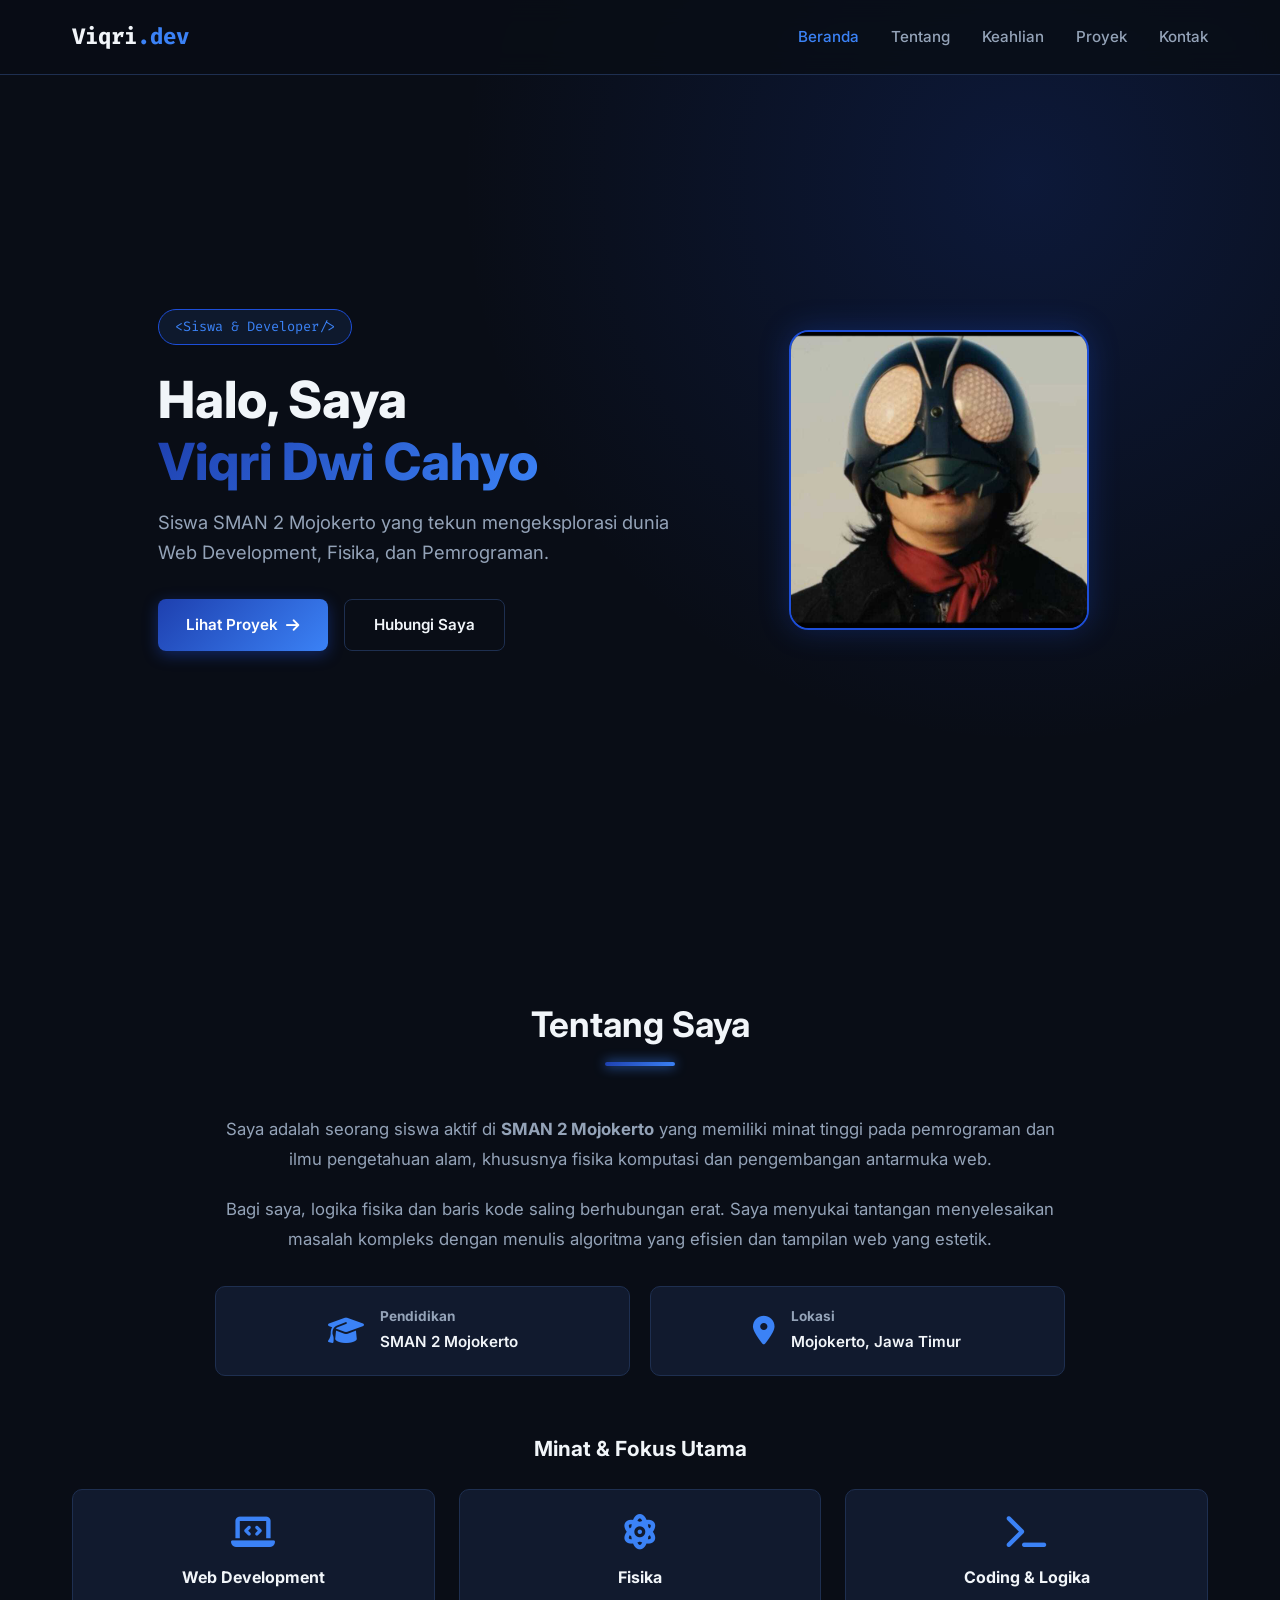
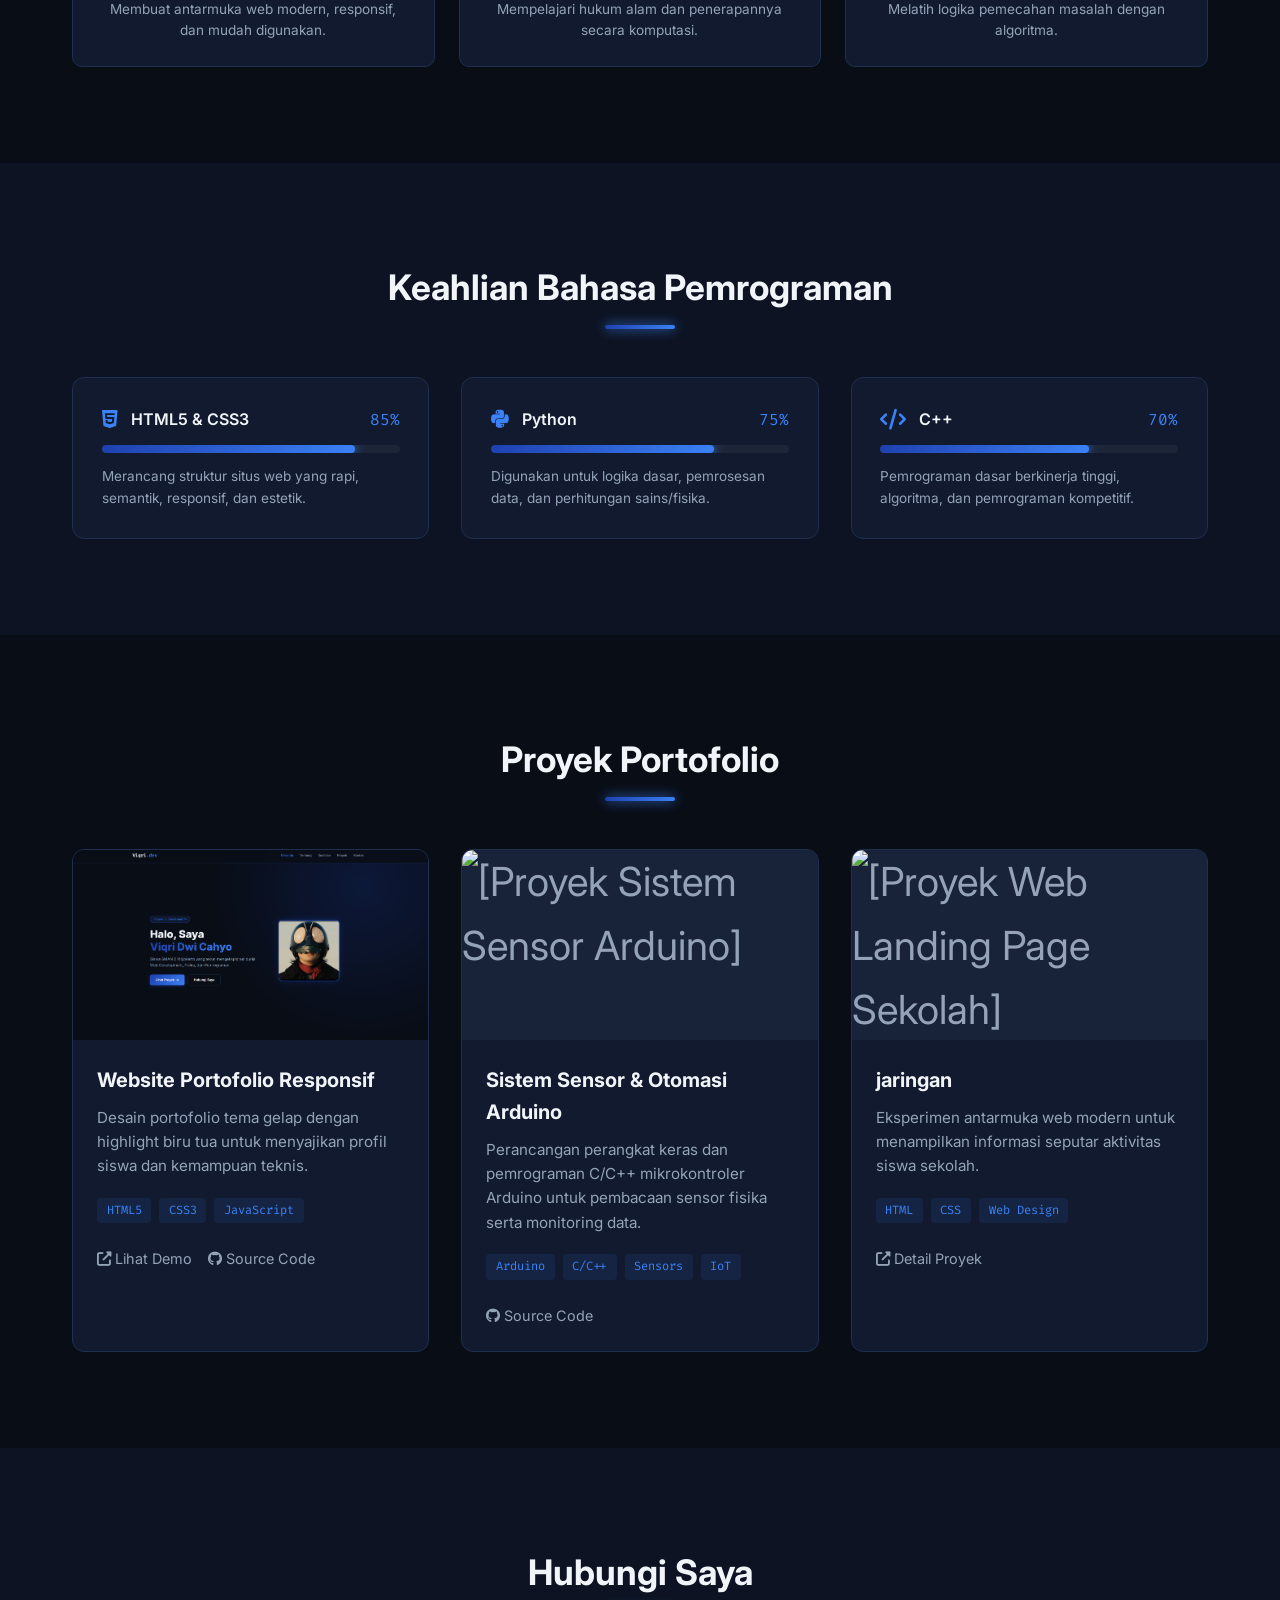
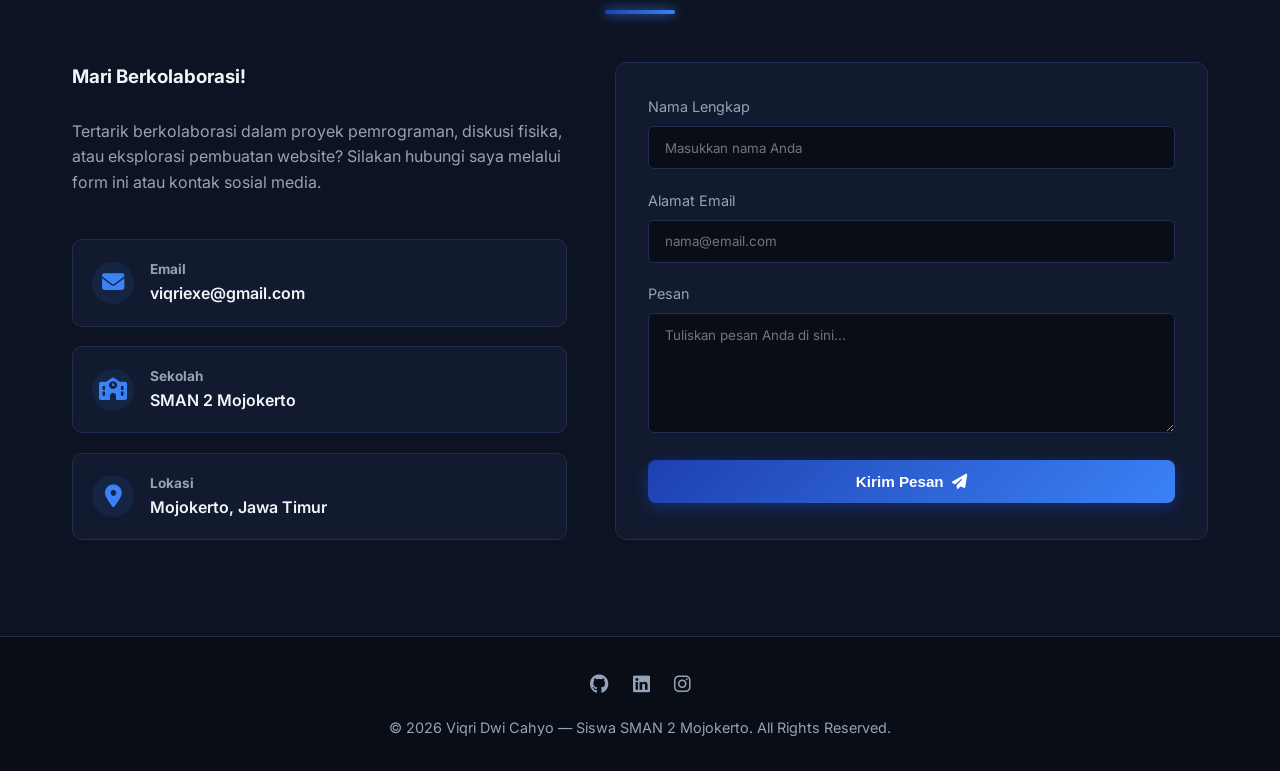
==== index.html @ b80f606e "index" ====
<!DOCTYPE html>
<html lang="id">
<head>
    <meta charset="UTF-8">
    <meta name="viewport" content="width=device-width, initial-scale=1.0">
    <title>Portofolio - Viqri Dwi Cahyo</title>
    <!-- Google Fonts: Inter & Fira Code -->
    <link rel="preconnect" href="https://fonts.googleapis.com">
    <link rel="preconnect" href="https://fonts.gstatic.com" crossorigin>
    <link href="https://fonts.googleapis.com/css2?family=Fira+Code:wght@400;600&family=Inter:wght@300;400;600;700;800&display=swap" rel="stylesheet">
    <!-- FontAwesome Icons -->
    <link rel="stylesheet" href="https://cdnjs.cloudflare.com/ajax/libs/font-awesome/6.4.0/css/all.min.css">

   <link rel="stylesheet" href="assets/css/style.css">
</head>
<body>

    <!-- ==========================================
         1. MENU NAVIGASI (NAVBAR)
         ========================================== -->
    <nav class="navbar">
        <div class="container nav-container">
            <a href="#" class="logo">Viqri<span>.dev</span></a>
            <div class="hamburger" id="hamburger">
                <i class="fas fa-bars"></i>
            </div>
            <ul class="nav-links" id="nav-links">
                <li><a href="#hero" class="active">Beranda</a></li>
                <li><a href="#about">Tentang</a></li>
                <li><a href="#skills">Keahlian</a></li>
                <li><a href="#projects">Proyek</a></li>
                <li><a href="#contact">Kontak</a></li>
            </ul>
        </div>
    </nav>

    <!-- ==========================================
         2. HERO SECTION
         ========================================== -->
    <section id="hero" class="hero">
        <div class="container hero-grid">
            <div class="hero-text">
                <span class="badge">&lt;Siswa &amp; Developer/&gt;</span>
                <h1 class="hero-title">Halo, Saya <br><span class="highlight">Viqri Dwi Cahyo</span></h1>
                <p class="hero-subtitle">
                    Siswa SMAN 2 Mojokerto yang tekun mengeksplorasi dunia Web Development, Fisika, dan Pemrograman.
                </p>
                <div class="cta-buttons">
                    <a href="#projects" class="btn btn-primary">
                        Lihat Proyek <i class="fas fa-arrow-right"></i>
                    </a>
                    <a href="#contact" class="btn btn-outline">
                        Hubungi Saya
                    </a>
                </div>
            </div>

            <!-- FOTO PROFIL DUMMY HERO -->
            <div class="hero-image-wrapper">
                <div class="profile-img-box">
                    <img src="assets/img/fotoprofil.jpg" alt="[Foto Profil Dummy Viqri Dwi Cahyo]">
                </div>
            </div>
        </div>
    </section>

    <!-- ==========================================
         3. TENTANG SAYA (ABOUT ME)
         ========================================== -->
    <section id="about" class="about">
        <div class="container">
            <h2 class="section-title">Tentang Saya</h2>
            <div class="about-content">
                <div class="about-text">
                    <p>
                        Saya adalah seorang siswa aktif di <strong>SMAN 2 Mojokerto</strong> yang memiliki minat tinggi pada pemrograman dan ilmu pengetahuan alam, khususnya fisika komputasi dan pengembangan antarmuka web.
                    </p>
                    <p>
                        Bagi saya, logika fisika dan baris kode saling berhubungan erat. Saya menyukai tantangan menyelesaikan masalah kompleks dengan menulis algoritma yang efisien dan tampilan web yang estetik.
                    </p>
                    
                    <div class="info-cards">
                        <div class="info-card">
                            <i class="fas fa-graduation-cap"></i>
                            <div>
                                <h4>Pendidikan</h4>
                                <p>SMAN 2 Mojokerto</p>
                            </div>
                        </div>
                        <div class="info-card">
                            <i class="fas fa-location-dot"></i>
                            <div>
                                <h4>Lokasi</h4>
                                <p>Mojokerto, Jawa Timur</p>
                            </div>
                        </div>
                    </div>
                </div>
            </div>

            <!-- Kartu Minat Utama -->
            <div class="interests-container">
                <h3 class="interests-title" style="text-align: center;">Minat &amp; Fokus Utama</h3>
                <div class="interests-grid">
                    <div class="interest-item">
                        <i class="fas fa-laptop-code"></i>
                        <h4>Web Development</h4>
                        <p style="font-size: 0.85rem; color: var(--text-secondary); margin-top: 0.5rem;">Membuat antarmuka web modern, responsif, dan mudah digunakan.</p>
                    </div>
                    <div class="interest-item">
                        <i class="fas fa-atom"></i>
                        <h4>Fisika</h4>
                        <p style="font-size: 0.85rem; color: var(--text-secondary); margin-top: 0.5rem;">Mempelajari hukum alam dan penerapannya secara komputasi.</p>
                    </div>
                    <div class="interest-item">
                        <i class="fas fa-terminal"></i>
                        <h4>Coding &amp; Logika</h4>
                        <p style="font-size: 0.85rem; color: var(--text-secondary); margin-top: 0.5rem;">Melatih logika pemecahan masalah dengan algoritma.</p>
                    </div>
                </div>
            </div>
        </div>
    </section>

    <!-- ==========================================
         4. KEAHLIAN (SKILLS)
         ========================================== -->
    <section id="skills" class="skills">
        <div class="container">
            <h2 class="section-title">Keahlian Bahasa Pemrograman</h2>
            <div class="skills-grid">
                
                <!-- Skill 1: HTML -->
                <div class="skill-box">
                    <div class="skill-header">
                        <div class="skill-name">
                            <i class="fab fa-html5"></i> HTML5 &amp; CSS3
                        </div>
                        <span style="color: var(--accent-blue-glow); font-family: 'Fira Code';">85%</span>
                    </div>
                    <div class="skill-bar">
                        <div class="skill-progress" style="width: 85%;"></div>
                    </div>
                    <p style="font-size: 0.85rem; color: var(--text-secondary); margin-top: 0.8rem;">
                        Merancang struktur situs web yang rapi, semantik, responsif, dan estetik.
                    </p>
                </div>

                <!-- Skill 2: Python -->
                <div class="skill-box">
                    <div class="skill-header">
                        <div class="skill-name">
                            <i class="fab fa-python"></i> Python
                        </div>
                        <span style="color: var(--accent-blue-glow); font-family: 'Fira Code';">75%</span>
                    </div>
                    <div class="skill-bar">
                        <div class="skill-progress" style="width: 75%;"></div>
                    </div>
                    <p style="font-size: 0.85rem; color: var(--text-secondary); margin-top: 0.8rem;">
                        Digunakan untuk logika dasar, pemrosesan data, dan perhitungan sains/fisika.
                    </p>
                </div>

                <!-- Skill 3: C++ -->
                <div class="skill-box">
                    <div class="skill-header">
                        <div class="skill-name">
                            <i class="fas fa-code"></i> C++
                        </div>
                        <span style="color: var(--accent-blue-glow); font-family: 'Fira Code';">70%</span>
                    </div>
                    <div class="skill-bar">
                        <div class="skill-progress" style="width: 70%;"></div>
                    </div>
                    <p style="font-size: 0.85rem; color: var(--text-secondary); margin-top: 0.8rem;">
                        Pemrograman dasar berkinerja tinggi, algoritma, dan pemrograman kompetitif.
                    </p>
                </div>

            </div>
        </div>
    </section>

    <!-- ==========================================
         5. PROYEK (PROJECTS)
         ========================================== -->
    <section id="projects" class="projects">
        <div class="container">
            <h2 class="section-title">Proyek Portofolio</h2>
            <div class="projects-grid">
                
                <!-- Proyek 1 -->
                <div class="project-card">
                    <div class="project-img">
                        <img src="assets/img/projek1.png" alt="[Proyek Website Portofolio Viqri]">
                    </div>
                    <div class="project-body">
                        <h3 class="project-title">Website Portofolio Responsif</h3>
                        <p class="project-desc">
                            Desain portofolio tema gelap dengan highlight biru tua untuk menyajikan profil siswa dan kemampuan teknis.
                        </p>
                        <div class="project-tags">
                            <span class="tag">HTML5</span>
                            <span class="tag">CSS3</span>
                            <span class="tag">JavaScript</span>
                        </div>
                        <div class="project-links">
                            <a href="#"><i class="fas fa-external-link-alt"></i> Lihat Demo</a>
                            <a href="#"><i class="fab fa-github"></i> Source Code</a>
                        </div>
                    </div>
                </div>

                <!-- Proyek 2 -->
                 <div class="project-card">
                    <div class="project-img">
                        <img src="#" alt="[Proyek Sistem Sensor Arduino]">
                    </div>
                    <div class="project-body">
                        <h3 class="project-title">Sistem Sensor &amp; Otomasi Arduino</h3>
                        <p class="project-desc">
                            Perancangan perangkat keras dan pemrograman C/C++ mikrokontroler Arduino untuk pembacaan sensor fisika serta monitoring data.
                        </p>
                        <div class="project-tags">
                            <span class="tag">Arduino</span>
                            <span class="tag">C/C++</span>
                            <span class="tag">Sensors</span>
                            <span class="tag">IoT</span>
                        </div>
                        <div class="project-links">
                            <a href="#"><i class="fab fa-github"></i> Source Code</a>
                        </div>
                    </div>
                </div>

                <!-- Proyek 3 -->
                <div class="project-card">
                    <div class="project-img">
                        <img src="projek3.png" alt="[Proyek Web Landing Page Sekolah]">
                    </div>
                    <div class="project-body">
                        <h3 class="project-title">jaringan</h3>
                        <p class="project-desc">
                            Eksperimen antarmuka web modern untuk menampilkan informasi seputar aktivitas siswa sekolah.
                        </p>
                        <div class="project-tags">
                            <span class="tag">HTML</span>
                            <span class="tag">CSS</span>
                            <span class="tag">Web Design</span>
                        </div>
                        <div class="project-links">
                            <a href="#"><i class="fas fa-external-link-alt"></i> Detail Proyek</a>
                        </div>
                    </div>
                </div>

            </div>
        </div>
    </section>

    <!-- ==========================================
         6. KONTAK (CONTACT)
         ========================================== -->
    <section id="contact" class="contact">
        <div class="container">
            <h2 class="section-title">Hubungi Saya</h2>
            <div class="contact-wrapper">
                
                <!-- Informasi Kontak -->
                <div class="contact-info">
                    <h3 style="margin-bottom: 0.5rem;">Mari Berkolaborasi!</h3>
                    <p style="color: var(--text-secondary); margin-bottom: 1.5rem;">
                        Tertarik berkolaborasi dalam proyek pemrograman, diskusi fisika, atau eksplorasi pembuatan website? Silakan hubungi saya melalui form ini atau kontak sosial media.
                    </p>
                    
                    <div class="contact-detail">
                        <i class="fas fa-envelope"></i>
                        <div>
                            <h4>Email</h4>
                            <p>viqriexe@gmail.com</p>
                        </div>
                    </div>

                    <div class="contact-detail">
                        <i class="fas fa-school"></i>
                        <div>
                            <h4>Sekolah</h4>
                            <p>SMAN 2 Mojokerto</p>
                        </div>
                    </div>

                    <div class="contact-detail">
                        <i class="fas fa-location-dot"></i>
                        <div>
                            <h4>Lokasi</h4>
                            <p>Mojokerto, Jawa Timur</p>
                        </div>
                    </div>
                </div>

                <!-- Formulir Pesan -->
                <form class="contact-form" onsubmit="event.preventDefault(); alert('Pesan Anda berhasil dikirim!');">
                    <div class="form-group">
                        <label for="name">Nama Lengkap</label>
                        <input type="text" id="name" class="form-control" placeholder="Masukkan nama Anda" required>
                    </div>

                    <div class="form-group">
                        <label for="email">Alamat Email</label>
                        <input type="email" id="email" class="form-control" placeholder="nama@email.com" required>
                    </div>

                    <div class="form-group">
                        <label for="message">Pesan</label>
                        <textarea id="message" class="form-control" placeholder="Tuliskan pesan Anda di sini..." required></textarea>
                    </div>

                    <button type="submit" class="btn btn-primary" style="width: 100%; justify-content: center;">
                        Kirim Pesan <i class="fas fa-paper-plane"></i>
                    </button>
                </form>

            </div>
        </div>
    </section>

    <!-- ==========================================
         7. FOOTER
         ========================================== -->
    <footer>
        <div class="container">
            <div class="social-links">
                <a href="https://github.com/viqrigaming1927-sketch" title="GitHub"><i class="fab fa-github"></i></a>
                <a href="#" title="LinkedIn"><i class="fab fa-linkedin"></i></a>
                <a href="https://www.instagram.com/viqri_bro?igsh=MWtpMW82NXkzYTNqYg==" title="Instagram"><i class="fab fa-instagram"></i></a>
            </div>
            <p>&copy; 2026 Viqri Dwi Cahyo — Siswa SMAN 2 Mojokerto. All Rights Reserved.</p>
        </div>
    </footer>

    <!-- JavaScript Sederhana Navigasi Mobile -->
    <script src="assets/js/i.js">
    </script>
</body>
</html>
---- assets/css/style.css ----
/* ==========================================================================
           1. VARIABEL WAKTU & TEMA GELAP (DARK MODE WITH DEEP BLUE HIGHLIGHT)
           ========================================================================== */
        :root {
            --bg-main: #090d16;          /* Background utama sangat gelap */
            --bg-card: #111a2e;          /* Background kartu / kontainer */
            --bg-card-hover: #182542;    /* Background kartu saat hover */
            --border-color: #1e2f50;     /* Warna border tipis */
            
            --text-primary: #f1f5f9;     /* Teks utama (putih terang) */
            --text-secondary: #94a3b8;   /* Teks sekunder (abu-abu terang) */
            
            --accent-dark-blue: #1d4ed8; /* Biru tua utama */
            --accent-blue-glow: #3b82f6; /* Highlight biru terang glowing */
            --accent-gradient: linear-gradient(135deg, #1e40af 0%, #3b82f6 100%);
        }

        /* Reset & Dasar Style */
        * {
            margin: 0;
            padding: 0;
            box-sizing: border-box;
        }

        html {
            scroll-behavior: smooth;
        }

        body {
            font-family: 'Inter', sans-serif;
            background-color: var(--bg-main);
            color: var(--text-primary);
            line-height: 1.6;
            overflow-x: hidden;
        }

        a {
            text-decoration: none;
            color: inherit;
            transition: all 0.3s ease;
        }

        ul {
            list-style: none;
        }

        .container {
            max-width: 1200px;
            margin: 0 auto;
            padding: 0 2rem;
        }

        .section-title {
            font-size: 2.2rem;
            font-weight: 700;
            text-align: center;
            margin-bottom: 3rem;
            position: relative;
            color: var(--text-primary);
        }

        .section-title::after {
            content: '';
            display: block;
            width: 70px;
            height: 4px;
            background: var(--accent-gradient);
            margin: 0.6rem auto 0;
            border-radius: 2px;
            box-shadow: 0 0 12px var(--accent-blue-glow);
        }

        /* ==========================================================================
           2. MENU NAVIGASI (NAVBAR)
           ========================================================================== */
        .navbar {
            position: fixed;
            top: 0;
            left: 0;
            width: 100%;
            background-color: rgba(9, 13, 22, 0.85);
            backdrop-filter: blur(12px);
            border-bottom: 1px solid var(--border-color);
            z-index: 1000;
            padding: 1.2rem 0;
            transition: all 0.3s ease;
        }

        .nav-container {
            display: flex;
            justify-content: space-between;
            align-items: center;
        }

        .logo {
            font-size: 1.4rem;
            font-weight: 800;
            color: var(--text-primary);
            font-family: 'Fira Code', monospace;
        }

        .logo span {
            color: var(--accent-blue-glow);
        }

        .nav-links {
            display: flex;
            gap: 2rem;
        }

        .nav-links a {
            font-size: 0.95rem;
            font-weight: 500;
            color: var(--text-secondary);
        }

        .nav-links a:hover,
        .nav-links a.active {
            color: var(--accent-blue-glow);
        }

        .hamburger {
            display: none;
            cursor: pointer;
            font-size: 1.5rem;
            color: var(--text-primary);
        }

        /* ==========================================================================
           3. HERO SECTION (DENGAN FOTO PROFIL DUMMY)
           ========================================================================== */
        .hero {
            min-height: 100vh;
            display: flex;
            align-items: center;
            padding-top: 100px;
            padding-bottom: 40px;
            background: radial-gradient(circle at 80% 20%, rgba(29, 78, 216, 0.18) 0%, transparent 45%);
        }

        .hero-grid {
            display: grid;
            grid-template-columns: 1.2fr 0.8fr;
            gap: 3rem;
            align-items: center;
        }

        .badge {
            display: inline-block;
            padding: 0.4rem 1rem;
            background: rgba(59, 130, 246, 0.1);
            border: 1px solid var(--accent-dark-blue);
            color: var(--accent-blue-glow);
            border-radius: 20px;
            font-size: 0.85rem;
            font-family: 'Fira Code', monospace;
            margin-bottom: 1.5rem;
        }

        .hero-title {
            font-size: 3.2rem;
            font-weight: 800;
            line-height: 1.2;
            margin-bottom: 1rem;
        }

        .hero-title .highlight {
            background: var(--accent-gradient);
            -webkit-background-clip: text;
            -webkit-text-fill-color: transparent;
        }

        .hero-subtitle {
            font-size: 1.15rem;
            color: var(--text-secondary);
            margin-bottom: 2rem;
            max-width: 550px;
        }

        .cta-buttons {
            display: flex;
            gap: 1rem;
        }

        .btn {
            padding: 0.8rem 1.8rem;
            border-radius: 8px;
            font-weight: 600;
            font-size: 0.95rem;
            cursor: pointer;
            transition: all 0.3s ease;
            display: inline-flex;
            align-items: center;
            gap: 0.5rem;
        }

        .btn-primary {
            background: var(--accent-gradient);
            color: white;
            box-shadow: 0 4px 15px rgba(29, 78, 216, 0.4);
            border: none;
        }

        .btn-primary:hover {
            transform: translateY(-2px);
            box-shadow: 0 6px 20px rgba(59, 130, 246, 0.6);
        }

        .btn-outline {
            background: transparent;
            color: var(--text-primary);
            border: 1px solid var(--border-color);
        }

        .btn-outline:hover {
            border-color: var(--accent-blue-glow);
            color: var(--accent-blue-glow);
            background: rgba(59, 130, 246, 0.05);
        }

        /* Foto Profil Dummy Hero */
        .hero-image-wrapper {
            position: relative;
            display: flex;
            justify-content: center;
            align-items: center;
        }

        .profile-img-box {
            width: 300px;
            height: 300px;
            border-radius: 20px;
            overflow: hidden;
            border: 2px solid var(--accent-dark-blue);
            box-shadow: 0 0 30px rgba(29, 78, 216, 0.3);
            position: relative;
            background: var(--bg-card);
            transition: all 0.3s ease;
        }

        .profile-img-box:hover {
            border-color: var(--accent-blue-glow);
            box-shadow: 0 0 40px rgba(59, 130, 246, 0.5);
            transform: translateY(-5px);
        }

        .profile-img-box img {
            width: 100%;
            height: 100%;
            object-fit: cover;
        }

        /* ==========================================================================
           4. TENTANG SAYA & MINAT (ABOUT ME)
           ========================================================================== */
        .about {
            padding: 6rem 0;
            background-color: var(--bg-main);
        }

        .about-content {
            max-width: 850px;
            margin: 0 auto;
            text-align: center;
        }

        .about-text p {
            color: var(--text-secondary);
            margin-bottom: 1.2rem;
            font-size: 1.05rem;
            line-height: 1.8;
        }

        .info-cards {
            display: grid;
            grid-template-columns: repeat(auto-fit, minmax(220px, 1fr));
            gap: 1.2rem;
            margin-top: 2rem;
        }

        .info-card {
            background: var(--bg-card);
            border: 1px solid var(--border-color);
            padding: 1.2rem;
            border-radius: 10px;
            display: flex;
            align-items: center;
            justify-content: center;
            gap: 1rem;
            text-align: left;
        }

        .info-card i {
            font-size: 1.8rem;
            color: var(--accent-blue-glow);
        }

        .info-card h4 {
            font-size: 0.85rem;
            color: var(--text-secondary);
        }

        .info-card p {
            font-size: 0.95rem;
            font-weight: 600;
            color: var(--text-primary);
            margin: 0;
        }

        /* Kartu Minat Utama */
        .interests-container {
            margin-top: 3.5rem;
        }

        .interests-title {
            font-size: 1.3rem;
            margin-bottom: 1.5rem;
            color: var(--text-primary);
        }

        .interests-grid {
            display: grid;
            grid-template-columns: repeat(3, 1fr);
            gap: 1.5rem;
        }

        .interest-item {
            background: var(--bg-card);
            border: 1px solid var(--border-color);
            padding: 1.5rem;
            border-radius: 10px;
            text-align: center;
            transition: all 0.3s ease;
        }

        .interest-item:hover {
            transform: translateY(-5px);
            border-color: var(--accent-dark-blue);
            box-shadow: 0 10px 20px rgba(29, 78, 216, 0.2);
        }

        .interest-item i {
            font-size: 2.2rem;
            color: var(--accent-blue-glow);
            margin-bottom: 1rem;
        }

        /* ==========================================================================
           5. KEAHLIAN (SKILLS)
           ========================================================================== */
        .skills {
            padding: 6rem 0;
            background: #0d1322;
        }

        .skills-grid {
            display: grid;
            grid-template-columns: repeat(auto-fit, minmax(280px, 1fr));
            gap: 2rem;
        }

        .skill-box {
            background: var(--bg-card);
            border: 1px solid var(--border-color);
            padding: 1.8rem;
            border-radius: 12px;
            transition: all 0.3s ease;
        }

        .skill-box:hover {
            border-color: var(--accent-dark-blue);
        }

        .skill-header {
            display: flex;
            justify-content: space-between;
            align-items: center;
            margin-bottom: 0.8rem;
        }

        .skill-name {
            font-weight: 600;
            display: flex;
            align-items: center;
            gap: 0.8rem;
        }

        .skill-name i {
            color: var(--accent-blue-glow);
            font-size: 1.3rem;
        }

        .skill-bar {
            width: 100%;
            height: 8px;
            background: rgba(255, 255, 255, 0.05);
            border-radius: 4px;
            overflow: hidden;
        }

        .skill-progress {
            height: 100%;
            background: var(--accent-gradient);
            border-radius: 4px;
            box-shadow: 0 0 10px var(--accent-blue-glow);
        }

        /* ==========================================================================
           6. PROYEK (PROJECTS)
           ========================================================================== */
        .projects {
            padding: 6rem 0;
            background-color: var(--bg-main);
        }

        .projects-grid {
            display: grid;
            grid-template-columns: repeat(auto-fit, minmax(320px, 1fr));
            gap: 2rem;
        }

        .project-card {
            background: var(--bg-card);
            border: 1px solid var(--border-color);
            border-radius: 12px;
            overflow: hidden;
            transition: all 0.3s ease;
        }

        .project-card:hover {
            transform: translateY(-8px);
            border-color: var(--accent-dark-blue);
            box-shadow: 0 12px 30px rgba(0, 0, 0, 0.6);
        }

        .project-img {
            width: 100%;
            height: 190px;
            background: #182238;
            display: flex;
            align-items: center;
            justify-content: center;
            color: var(--text-secondary);
            font-size: 2.5rem;
            position: relative;
            overflow: hidden;
        }

        .project-img img {
            width: 100%;
            height: 100%;
            object-fit: cover;
        }

        .project-body {
            padding: 1.5rem;
        }

        .project-title {
            font-size: 1.25rem;
            font-weight: 700;
            margin-bottom: 0.6rem;
        }

        .project-desc {
            color: var(--text-secondary);
            font-size: 0.95rem;
            margin-bottom: 1.2rem;
        }

        .project-tags {
            display: flex;
            gap: 0.5rem;
            flex-wrap: wrap;
            margin-bottom: 1.5rem;
        }

        .tag {
            font-size: 0.75rem;
            padding: 0.2rem 0.6rem;
            background: rgba(59, 130, 246, 0.1);
            color: var(--accent-blue-glow);
            border-radius: 4px;
            font-family: 'Fira Code', monospace;
        }

        .project-links {
            display: flex;
            gap: 1rem;
        }

        .project-links a {
            font-size: 0.9rem;
            color: var(--text-secondary);
        }

        .project-links a:hover {
            color: var(--accent-blue-glow);
        }

        /* ==========================================================================
           7. KONTAK (CONTACT)
           ========================================================================== */
        .contact {
            padding: 6rem 0;
            background: #0d1322;
        }

        .contact-wrapper {
            display: grid;
            grid-template-columns: 1fr 1.2fr;
            gap: 3rem;
        }

        .contact-info {
            display: flex;
            flex-direction: column;
            gap: 1.2rem;
        }

        .contact-detail {
            display: flex;
            align-items: center;
            gap: 1rem;
            background: var(--bg-card);
            padding: 1.2rem;
            border-radius: 10px;
            border: 1px solid var(--border-color);
        }

        .contact-detail i {
            font-size: 1.4rem;
            color: var(--accent-blue-glow);
            width: 42px;
            height: 42px;
            background: rgba(59, 130, 246, 0.1);
            border-radius: 50%;
            display: flex;
            align-items: center;
            justify-content: center;
        }

        .contact-detail h4 {
            font-size: 0.85rem;
            color: var(--text-secondary);
        }

        .contact-detail p {
            font-weight: 600;
        }

        /* Form Kontak */
        .contact-form {
            background: var(--bg-card);
            border: 1px solid var(--border-color);
            padding: 2rem;
            border-radius: 12px;
        }

        .form-group {
            margin-bottom: 1.2rem;
        }

        .form-group label {
            display: block;
            margin-bottom: 0.5rem;
            font-size: 0.9rem;
            color: var(--text-secondary);
        }

        .form-control {
            width: 100%;
            padding: 0.8rem 1rem;
            background: var(--bg-main);
            border: 1px solid var(--border-color);
            border-radius: 6px;
            color: var(--text-primary);
            font-family: inherit;
            transition: all 0.3s ease;
        }

        .form-control:focus {
            outline: none;
            border-color: var(--accent-blue-glow);
            box-shadow: 0 0 8px rgba(59, 130, 246, 0.3);
        }

        textarea.form-control {
            resize: vertical;
            min-height: 120px;
        }

        /* ==========================================================================
           8. FOOTER
           ========================================================================== */
        footer {
            background: var(--bg-main);
            border-top: 1px solid var(--border-color);
            padding: 2rem 0;
            text-align: center;
            color: var(--text-secondary);
            font-size: 0.9rem;
        }

        .social-links {
            display: flex;
            justify-content: center;
            gap: 1.5rem;
            margin-bottom: 1rem;
        }

        .social-links a {
            color: var(--text-secondary);
            font-size: 1.2rem;
        }

        .social-links a:hover {
            color: var(--accent-blue-glow);
            transform: translateY(-3px);
        }

        /* ==========================================================================
           MEDIA QUERIES (DESAIN RESPONSIF LAYAR HP/TABLET)
           ========================================================================== */
        @media (max-width: 992px) {
            .hero-grid, .contact-wrapper {
                grid-template-columns: 1fr;
            }

            .hero-text {
                text-align: center;
            }

            .hero-subtitle {
                margin: 0 auto 2rem;
            }

            .cta-buttons {
                justify-content: center;
            }

            .interests-grid {
                grid-template-columns: 1fr;
            }

            .hero-title {
                font-size: 2.5rem;
            }
        }

        @media (max-width: 768px) {
            .hamburger {
                display: block;
            }

            .nav-links {
                position: absolute;
                top: 100%;
                left: 0;
                width: 100%;
                background: var(--bg-card);
                border-bottom: 1px solid var(--border-color);
                flex-direction: column;
                padding: 1.5rem 2rem;
                gap: 1.2rem;
                display: none;
            }

            .nav-links.active {
                display: flex;
            }
        }
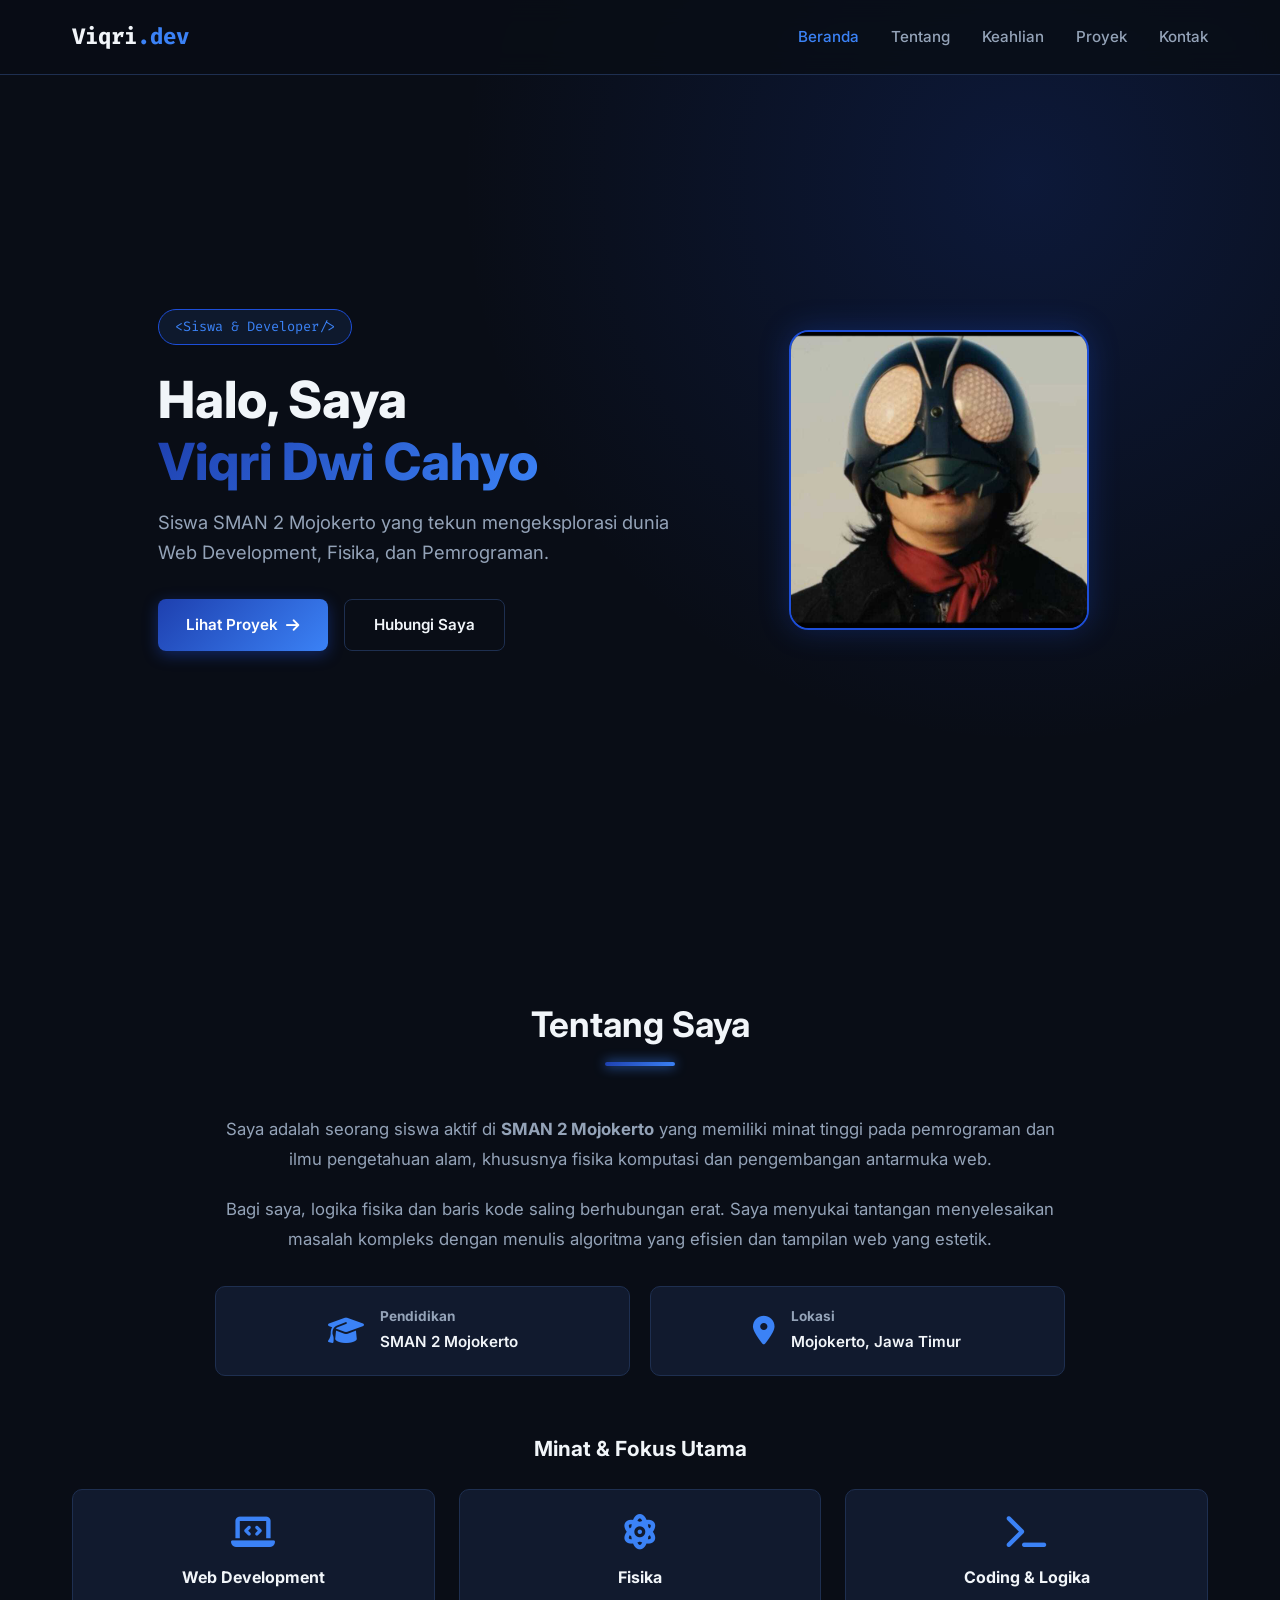
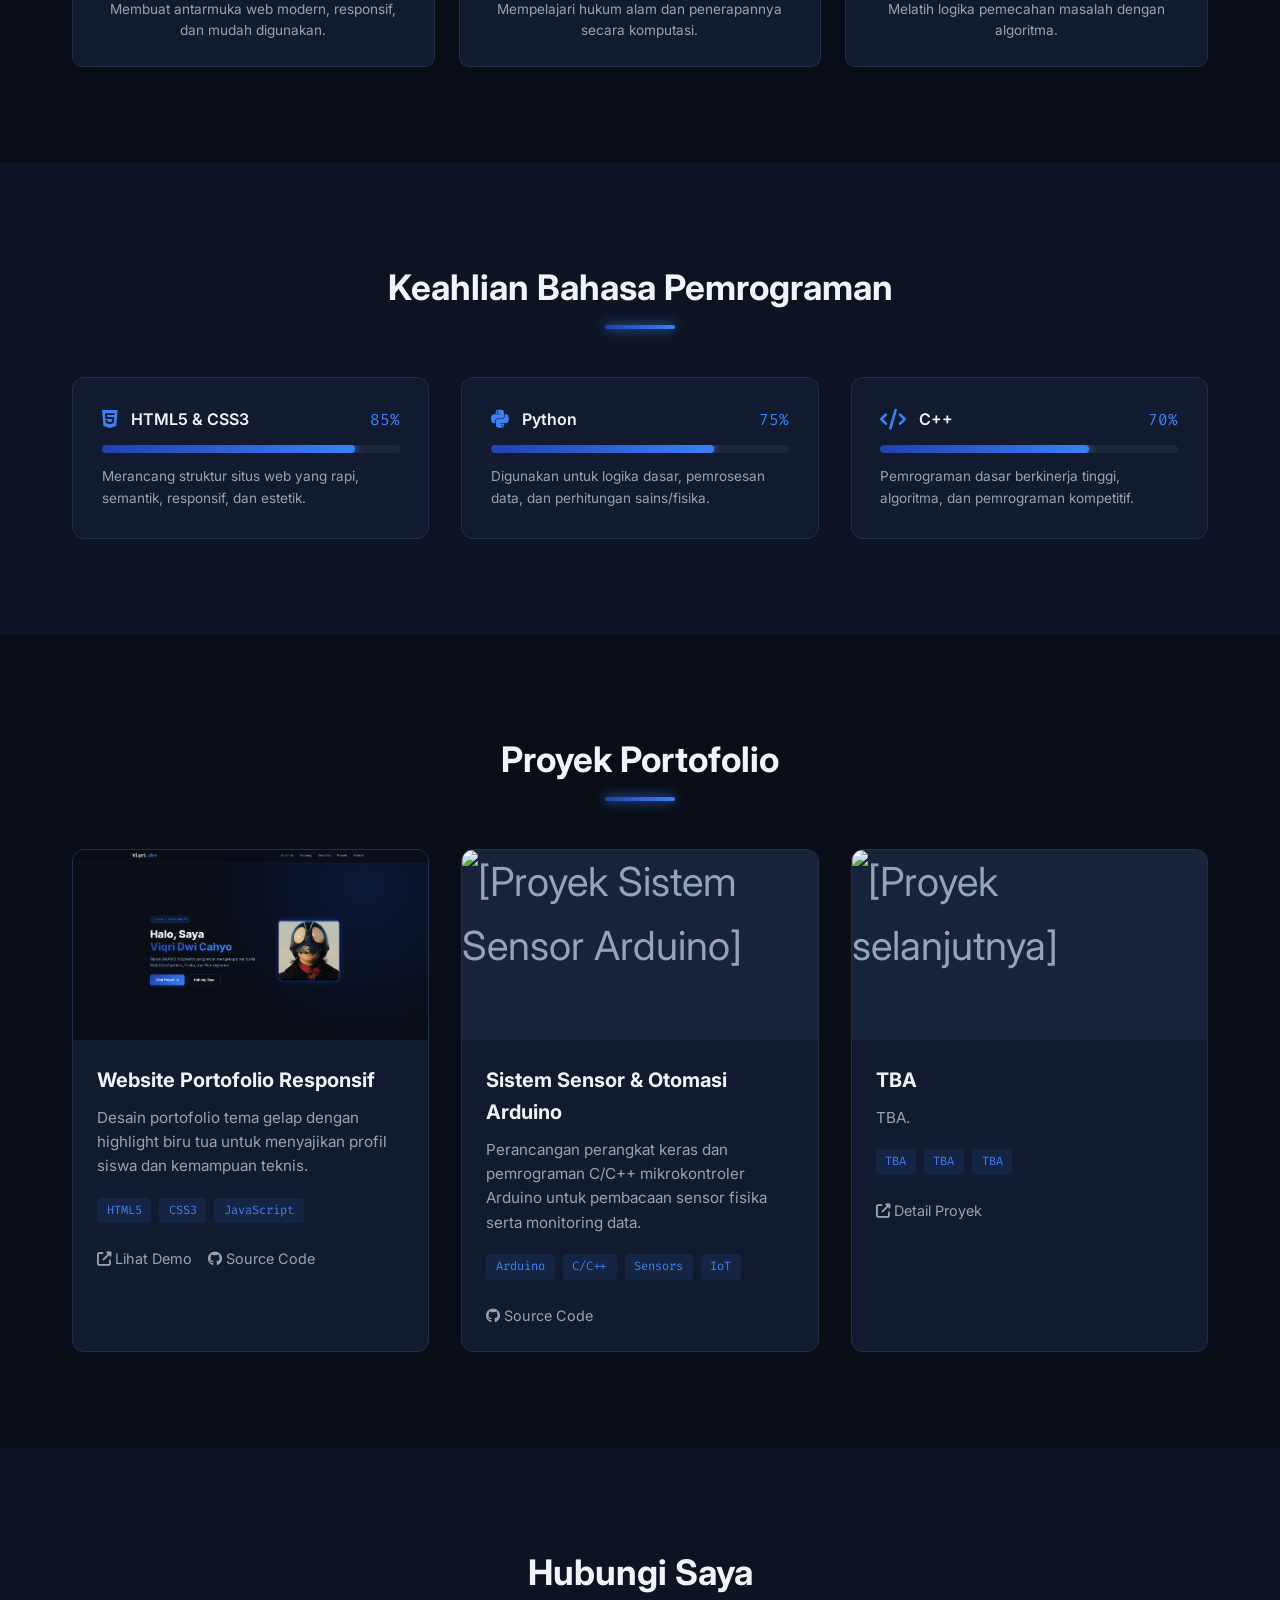
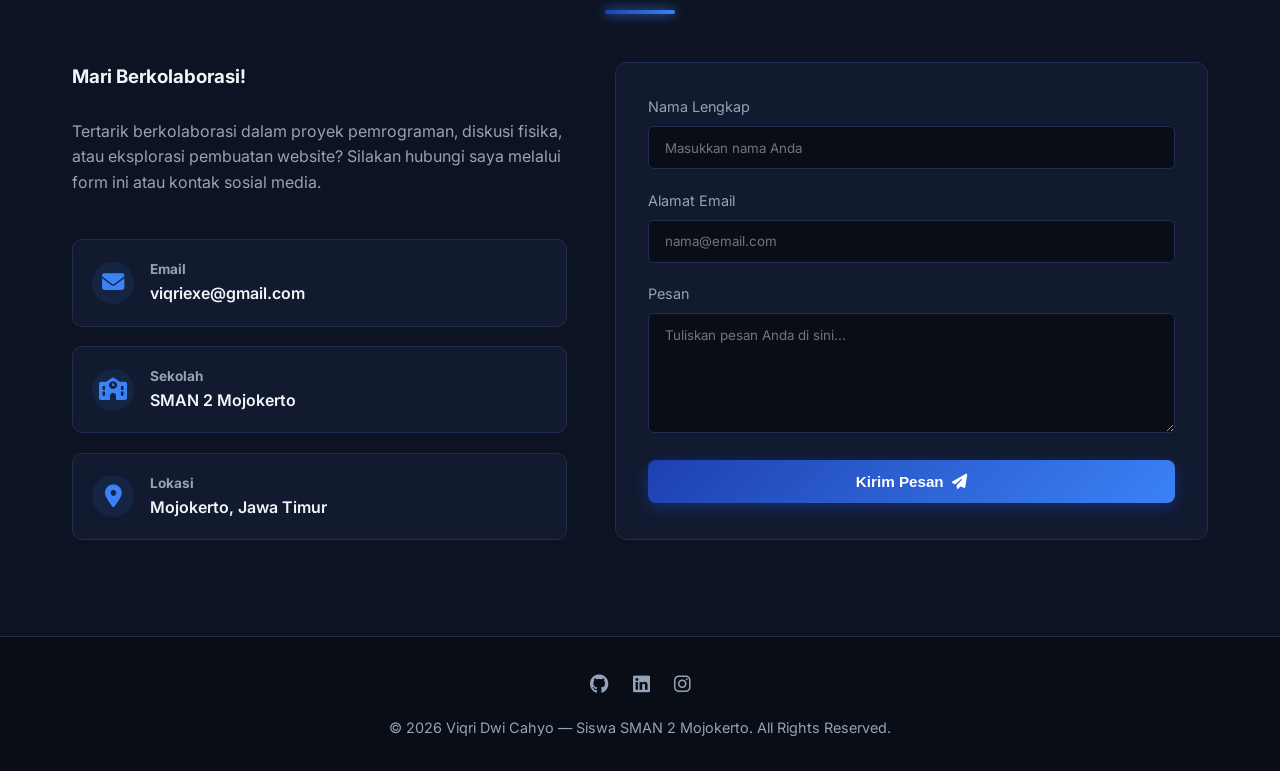
==== commit 480835af: "u" ====
--- a/index.html
+++ b/index.html
@@ -237,17 +237,17 @@
                 <!-- Proyek 3 -->
                 <div class="project-card">
                     <div class="project-img">
-                        <img src="projek3.png" alt="[Proyek Web Landing Page Sekolah]">
+                        <img src="projek3.png" alt="[Proyek selanjutnya]">
                     </div>
                     <div class="project-body">
-                        <h3 class="project-title">jaringan</h3>
+                        <h3 class="project-title">TBA</h3>
                         <p class="project-desc">
-                            Eksperimen antarmuka web modern untuk menampilkan informasi seputar aktivitas siswa sekolah.
+                            TBA.
                         </p>
                         <div class="project-tags">
-                            <span class="tag">HTML</span>
-                            <span class="tag">CSS</span>
-                            <span class="tag">Web Design</span>
+                            <span class="tag">TBA</span>
+                            <span class="tag">TBA</span>
+                            <span class="tag">TBA</span>
                         </div>
                         <div class="project-links">
                             <a href="#"><i class="fas fa-external-link-alt"></i> Detail Proyek</a>
